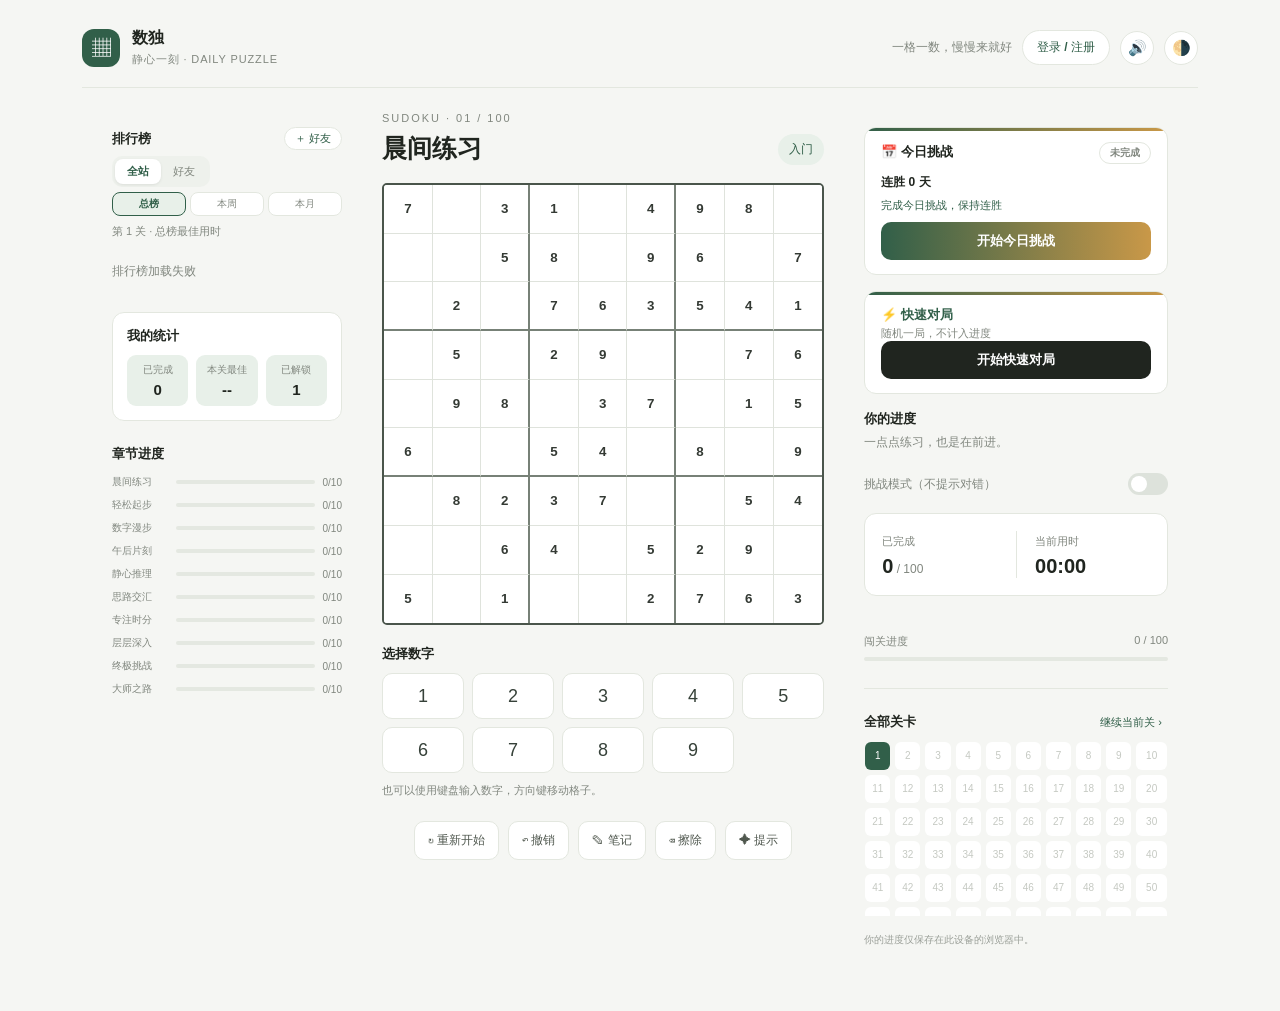
==== index.html @ f01b9b5c "feat: 增加每日回顾与数据保留运维" ====
<!doctype html>
<html lang="zh-CN">
<head>
<meta charset="utf-8">
<meta name="viewport" content="width=device-width,initial-scale=1">
<meta name="theme-color" content="#f5f6f3">
<meta name="apple-mobile-web-app-capable" content="yes">
<meta name="mobile-web-app-capable" content="yes">
<meta name="apple-mobile-web-app-status-bar-style" content="default">
<meta name="apple-mobile-web-app-title" content="数独">
<link rel="manifest" href="manifest.json">
<link rel="apple-touch-icon" href="icons/apple-touch-icon.png">
<script src="sudoku-storage.js?v=2"></script>
<title>数独 · 静心一刻</title>
  <link rel="stylesheet" href="sudoku.css?v=34">
</head>
<body>
<div class="shell">
<header class="top"><div class="brand"><div class="mark">▦</div><div><h1>数独</h1><small>静心一刻 · DAILY PUZZLE</small></div></div><div class="top-right"><span class="top-note">一格一数，慢慢来就好</span><div class="user-area"><button class="login-btn" id="login-btn">登录 / 注册</button><button class="user-chip" id="user-chip" style="display:none"><span class="avatar" id="avatar"></span><span class="uname" id="uname"></span><span class="ucaret">›</span></button></div><button class="theme-btn" id="sound" aria-label="切换音效">🔊</button><button class="theme-btn" id="theme" aria-label="切换深浅色主题">🌙</button></div></header>
<main>
<aside class="leader">
  <div class="leader-head">
    <h3>排行榜</h3>
    <button class="friend-manage-btn" id="friend-manage" type="button">＋ 好友</button>
  </div>
  <div class="leader-scope" id="leader-scope">
    <button class="active" data-scope="all" type="button">全站</button>
    <button data-scope="friends" type="button">好友</button>
  </div>
  <div class="leader-period" id="leader-period">
    <button class="active" data-period="all" type="button">总榜</button>
    <button data-period="week" type="button">本周</button>
    <button data-period="month" type="button">本月</button>
  </div>
  <p class="leader-intro" id="leader-intro">第 1 关 · 用时越短越靠前</p>
  <div class="leader-list" id="leader-list"><div class="leader-loading">加载中…</div></div>
  <div class="leader-stats" id="leader-stats">
    <h3>我的统计</h3>
    <div class="ls-grid">
      <div><span>已完成</span><strong id="ls-completed">0</strong></div>
      <div><span>本关最佳</span><strong id="ls-best">--</strong></div>
      <div><span>已解锁</span><strong id="ls-unlocked">1</strong></div>
    </div>
  </div>
  <div class="chapter-progress">
    <h3>章节进度</h3>
    <div id="chapter-list"></div>
  </div>
</aside>
<section class="board-wrap">
  <div class="heading"><div><div class="eyebrow">SUDOKU · <span id="level-top">01</span> / 100</div><h2 id="title">晨间练习</h2></div><span class="level-label" id="difficulty">入门</span></div>
  <div class="board" id="board" role="grid" aria-label="数独棋盘"></div>
  <h3 class="num-head">选择数字</h3>
  <div class="numbers" id="numbers"></div>
  <p class="number-hint">也可以使用键盘输入数字，方向键移动格子。</p>
  <div class="controls"><button class="control" id="restart">↻ 重新开始</button><button class="control" id="undo">↶ 撤销</button><button class="control" id="notes">✎ 笔记</button><button class="control" id="erase">⌫ 擦除</button><button class="control" id="hint">✦ 提示</button></div>
  <div class="message" id="message"></div>
</section>
<aside class="side">
  <div class="daily-card" id="daily-card">
    <div class="daily-head">
      <div><div class="daily-title">📅 今日挑战</div><div class="daily-date" id="daily-date"></div></div>
      <span class="daily-badge" id="daily-badge">未完成</span>
    </div>
    <div class="daily-streak" id="daily-streak">连胜 0 天</div>
    <div id="daily-reminder" class="daily-reminder" role="status">完成今日挑战，保持连胜</div>
    <button class="daily-btn" id="daily-btn" type="button">开始今日挑战</button>
  </div>
  <div class="daily-card quick-card" id="quick-card">
    <div class="daily-head">
      <div><div class="daily-title">⚡ 快速对局</div><div class="daily-date">随机一局，不计入进度</div></div>
    </div>
    <button class="daily-btn" id="quick-btn" type="button">开始快速对局</button>
  </div>
  <h3>你的进度</h3>
  <p class="side-intro">一点点练习，也是在前进。</p>
  <div class="level-card" id="level-card" style="display:none">
    <div class="lc-top"><span class="lc-badge">Lv.<b id="lv-num">1</b></span><span class="lc-title" id="lv-title">晨间新手</span></div>
    <div class="lc-bar"><i id="lv-bar" style="width:0"></i></div>
    <div class="lc-meta"><span id="lv-exp">0 / 100</span></div>
  </div>
  <div class="opt-row" style="margin-top:0"><label for="challenge">挑战模式（不提示对错）</label><span class="switch"><input type="checkbox" id="challenge"><i></i></span></div>
  <div class="stats"><div class="stat"><span>已完成</span><strong><b id="completed">0</b><small style="font-size:12px;color:var(--muted);font-weight:400"> / 100</small></strong></div><div class="stat"><span>当前用时</span><strong id="timer">00:00</strong></div></div>
  <div class="best" id="best"></div>
  <div class="progress-head"><span>闯关进度</span><span id="progress-text">0 / 100</span></div>
  <div class="progress"><i id="progress-bar" style="width:0"></i></div>
  <div class="ach-head" id="ach-head" style="display:none"><h3>勋章</h3><span id="ach-count">0 / 0</span></div>
  <div class="ach-wall" id="ach-wall" style="display:none"></div>
  <div class="divider"></div>
  <div class="level-head"><h3>全部关卡</h3><button id="continue">继续当前关 ›</button></div>
  <div class="levels" id="levels"></div>
  <div class="foot" id="foot">你的进度仅保存在此设备的浏览器中。</div>
</aside>
</main>
</div>
<div class="overlay" id="overlay">
  <div class="modal">
    <div class="trophy">🏆</div>
    <h3 id="modal-title">恭喜完成本关！</h3>
    <p class="sub" id="modal-record" style="display:none">🎉 新纪录！</p>
    <div class="modal-stats">
      <div><span>本关用时</span><strong id="modal-time">00:00</strong></div>
      <div><span>最佳成绩</span><strong id="modal-best">--</strong></div>
    </div>
    <div class="modal-gain" id="modal-gain" style="display:none"></div>
    <div class="modal-actions">
      <button class="modal-btn ghost" id="modal-replay">重玩本关</button>
      <button class="modal-btn primary" id="modal-next">下一关 ›</button>
    </div>
    <button class="modal-btn share" id="modal-share" style="display:none">📤 分享成绩</button>
  </div>
</div>
<!-- 成绩分享预览 -->
<div class="overlay" id="share-overlay">
  <div class="modal share-modal">
    <button class="auth-close" id="share-close" aria-label="关闭">✕</button>
    <h3>分享成绩</h3>
    <div class="share-img-wrap"><img id="share-img" alt="成绩卡片"></div>
    <div class="share-actions">
      <button class="modal-btn ghost" id="share-save">💾 保存图片</button>
      <button class="modal-btn ghost" id="share-copy">📋 复制图片</button>
      <button class="modal-btn primary" id="share-system" style="display:none">📤 系统分享</button>
    </div>
  </div>
</div>
<!-- 个人主页 -->
<div class="overlay" id="profile-overlay">
  <div class="modal profile-modal">
    <button class="auth-close" id="profile-close" aria-label="关闭">✕</button>
    <div class="pf-head">
      <button class="pf-avatar" id="pf-avatar" title="点击更换头像"></button>
      <div class="pf-id">
        <strong id="pf-nick"></strong>
        <span id="pf-username"></span>
      </div>
      <span class="pf-level" id="pf-level">Lv.1</span>
    </div>
    <div class="pf-exp"><div class="pf-exp-bar"><i id="pf-exp-fill"></i></div><span id="pf-exp-text">0/100</span></div>
    <div class="pf-stats">
      <div><b id="pf-completed">0</b><span>完成关卡</span></div>
      <div><b id="pf-total">00:00</b><span>总用时</span></div>
      <div><b id="pf-best">--</b><span>最佳单关</span></div>
      <div><b id="pf-max">0</b><span>最高关卡</span></div>
      <div><b id="pf-average">--</b><span>平均用时</span></div>
      <div><b id="pf-attempts">0</b><span>通关次数</span></div>
    </div>
    <div class="pf-daily">
      <span id="pf-daily-txt">今日挑战：未完成</span>
      <span id="pf-streak">连胜 0 天</span>
    </div>
    <h4 class="pf-sec">每日挑战日历</h4>
    <div class="pf-cal">
      <div class="pf-cal-head">
        <button class="pf-cal-nav" id="cal-prev" type="button" aria-label="上个月">‹</button>
        <span class="pf-cal-title" id="cal-title">—</span>
        <button class="pf-cal-nav" id="cal-next" type="button" aria-label="下个月">›</button>
      </div>
      <div class="pf-cal-week"><span>一</span><span>二</span><span>三</span><span>四</span><span>五</span><span>六</span><span>日</span></div>
      <div class="pf-cal-grid" id="cal-grid"></div>
      <div class="pf-cal-sum" id="cal-sum">累计 0 天</div>
      <button class="modal-btn ghost daily-review-action" id="daily-review-action" type="button" style="display:none"></button>
    </div>
    <h4 class="pf-sec">勋章 <em id="pf-ach-count">0/11</em></h4>
    <div class="pf-ach" id="pf-ach"></div>
    <h4 class="pf-sec">最近成绩</h4>
    <div class="pf-recent" id="pf-recent"></div>
    <h4 class="pf-sec">云端进度历史</h4>
    <div class="pf-history-controls">
      <select id="pf-history-level" aria-label="选择历史关卡"></select>
      <button class="modal-btn ghost" id="pf-history-load" type="button">查看</button>
    </div>
    <div class="pf-history" id="pf-history"><span class="pf-empty">选择关卡查看可恢复版本</span></div>
    <div class="pf-account">
      <button class="modal-btn ghost" id="me-password" type="button">修改密码</button>
      <button class="modal-btn ghost" id="me-export" type="button">导出数据</button>
      <button class="modal-btn ghost" id="me-backups" type="button">存档管理</button>
      <button class="modal-btn ghost" id="me-delete" type="button">删除账号</button>
    </div>
    <button class="modal-btn ghost pf-logout" id="profile-logout">退出登录</button>
  </div>
</div>
<!-- 存档管理 -->
<div class="overlay" id="backup-overlay">
  <div class="modal auth-modal backup-modal">
    <button class="auth-close" id="backup-close" aria-label="关闭">✕</button>
    <h3>存档管理</h3>
    <p class="backup-status" id="backup-status">正在检查本地与云端存档…</p>
    <button class="modal-btn ghost backup-action" id="backup-export" type="button">导出可恢复备份</button>
    <label class="backup-file">选择 JSON 备份<input id="backup-file" type="file" accept="application/json,.json"></label>
    <div class="backup-preview" id="backup-preview"></div>
    <button class="modal-btn primary backup-action" id="backup-import" type="button" disabled>确认恢复</button>
    <button class="modal-btn ghost backup-action backup-clear" id="backup-clear" type="button">清空云端棋盘与每日记录</button>
  </div>
</div>
<!-- 修改密码 -->
<div class="overlay" id="password-overlay">
  <div class="modal auth-modal">
    <button class="auth-close" id="password-close" aria-label="关闭">✕</button>
    <h3>修改密码</h3>
    <div class="auth-field"><label>当前密码</label><input id="pw-old" class="auth-input" type="password" autocomplete="current-password"></div>
    <div class="auth-field"><label>新密码</label><input id="pw-new" class="auth-input" type="password" autocomplete="new-password"></div>
    <div class="auth-field"><label>确认新密码</label><input id="pw-new2" class="auth-input" type="password" autocomplete="new-password"></div>
    <button class="modal-btn primary pw-submit" id="pw-submit" type="button">确认修改</button>
  </div>
</div>
<!-- 删除账号 -->
<div class="overlay" id="delete-overlay">
  <div class="modal auth-modal">
    <button class="auth-close" id="delete-close" aria-label="关闭">✕</button>
    <h3>删除账号</h3>
    <p class="sub">此操作将永久删除你的账号与全部云端数据，且不可恢复。</p>
    <div class="auth-field"><label>请输入密码确认</label><input id="del-password" class="auth-input" type="password" autocomplete="current-password"></div>
    <button class="modal-btn primary" id="del-submit" type="button" style="background:var(--red);color:#fff">确认删除</button>
  </div>
</div>
<!-- 好友管理 -->
<div class="overlay" id="friends-overlay">
  <div class="modal auth-modal">
    <button class="auth-close" id="friends-close" aria-label="关闭">✕</button>
    <h3>好友管理</h3>
    <div class="friend-add">
      <input id="friend-username" class="auth-input" placeholder="输入用户名添加好友" autocomplete="off">
      <button class="modal-btn primary" id="friend-add-btn" type="button">添加</button>
    </div>
    <h4 class="friend-sec">好友</h4><div class="friend-list" id="friend-list"></div>
    <h4 class="friend-sec">收到的申请</h4><div class="friend-list" id="friend-incoming"></div>
    <h4 class="friend-sec">已发送申请</h4><div class="friend-list" id="friend-outgoing"></div>
  </div>
</div>
<!-- 头像选择 -->
<div class="overlay" id="avatar-overlay">
  <div class="modal avatar-modal">
    <button class="auth-close" id="avatar-close" aria-label="关闭">✕</button>
    <h3>选择头像</h3>
    <div class="avatar-grid" id="avatar-grid"></div>
  </div>
</div>
<!-- 登录/注册弹窗 -->
<div class="overlay" id="auth-overlay">
  <div class="modal auth-modal">
    <button class="auth-close" id="auth-close" aria-label="关闭">✕</button>
    <div class="auth-tabs">
      <button class="auth-tab active" id="tab-login" type="button">登录</button>
      <button class="auth-tab" id="tab-register" type="button">注册</button>
    </div>
    <form id="login-form">
      <input class="auth-input" id="login-username" placeholder="用户名" autocomplete="username">
      <input class="auth-input" id="login-password" type="password" placeholder="密码" autocomplete="current-password">
      <button class="auth-submit" type="submit">登 录</button>
      <p class="auth-msg" id="login-msg"></p>
    </form>
    <form id="register-form" style="display:none">
      <input class="auth-input" id="reg-username" placeholder="用户名（3-32位字母/数字/下划线）" autocomplete="username">
      <input class="auth-input" id="reg-password" type="password" placeholder="密码（至少6位）" autocomplete="new-password">
      <input class="auth-input" id="reg-nickname" placeholder="昵称（可选）" autocomplete="nickname">
      <button class="auth-submit" type="submit">注 册</button>
      <p class="auth-msg" id="reg-msg"></p>
    </form>
  </div>
</div>
<div class="toasts" id="toasts"></div>
<script src="sudoku-data.js?v=17"></script>
<script src="sudoku.js?v=42"></script>
</body>
</html>
---- sudoku.css ----
/* ===== 主题变量：浅色（默认） ===== */
:root{
  color-scheme: light;
  --ink:#20251f; --muted:#81877f; --line:#e3e7df; --paper:#f5f6f3; --card:#fff;
  --green:#315f49; --pale:#e8f0e9; --gold:#c99848; --red:#b74b47;
  --board-border:#4a554b; --cell-border:#dfe3dc; --cell-strong:#778177;
  --given:#343a34; --sel-bg:#dbe9dd; --rel-bg:#f1f5f0; --same-bg:#e8f0e9;
  --conflict-bg:#fcebea; --notes:#788178;
  --ctrl-ink:#50584f; --hover-border:#9db19e; --hover-bg:#f6faf6;
  --num-ink:#364139; --track:#e4e8e1; --level-ink:#727970; --locked:#c5c9c2;
  --foot:#9a9f98; --ghost-bg:#eef1ec; --ghost-ink:#50584f; --switch-track:#dde2db;
}
/* 跟随系统深色 */
@media (prefers-color-scheme: dark){
  :root:not(.light){
    color-scheme: dark;
    --ink:#e8ece6; --muted:#9aa39a; --line:#3a423b; --paper:#1c211d; --card:#262c27;
    --green:#8fceb0; --pale:#2b362f; --gold:#d8ab62; --red:#e0908a;
    --board-border:#5a6a5c; --cell-border:#3a423b; --cell-strong:#5a6a5c;
    --given:#c6cec6; --sel-bg:#33453a; --rel-bg:#2a322c; --same-bg:#2e3a32;
    --conflict-bg:#452a28; --notes:#8a948a;
    --ctrl-ink:#b8c0b8; --hover-border:#5a6a5c; --hover-bg:#2a322c;
    --num-ink:#d0d8d0; --track:#333b34; --level-ink:#8a948a; --locked:#4a544c;
    --foot:#6a746c; --ghost-bg:#333b34; --ghost-ink:#c0c8c0; --switch-track:#444d45;
  }
}
/* 手动深色（覆盖一切） */
html.dark{
  color-scheme: dark;
  --ink:#e8ece6; --muted:#9aa39a; --line:#3a423b; --paper:#1c211d; --card:#262c27;
  --green:#8fceb0; --pale:#2b362f; --gold:#d8ab62; --red:#e0908a;
  --board-border:#5a6a5c; --cell-border:#3a423b; --cell-strong:#5a6a5c;
  --given:#c6cec6; --sel-bg:#33453a; --rel-bg:#2a322c; --same-bg:#2e3a32;
  --conflict-bg:#452a28; --notes:#8a948a;
  --ctrl-ink:#b8c0b8; --hover-border:#5a6a5c; --hover-bg:#2a322c;
  --num-ink:#d0d8d0; --track:#333b34; --level-ink:#8a948a; --locked:#4a544c;
  --foot:#6a746c; --ghost-bg:#333b34; --ghost-ink:#c0c8c0; --switch-track:#444d45;
}

/* ===== 基础 ===== */
*{box-sizing:border-box}
body{margin:0;background:var(--paper);color:var(--ink);font-family:Inter,"PingFang SC","Microsoft YaHei",sans-serif;min-height:100vh}
.shell{max-width:1180px;margin:auto;padding:28px 32px 40px}
.top{display:flex;align-items:center;justify-content:space-between;border-bottom:1px solid var(--line);padding-bottom:20px}
.brand{display:flex;gap:12px;align-items:center}
.mark{width:38px;height:38px;border-radius:12px;background:var(--green);display:grid;place-items:center;color:var(--card);font-size:19px}
.brand h1{font-size:16px;margin:0;font-weight:650;letter-spacing:.02em}
.brand small{display:block;color:var(--muted);font-size:11px;margin-top:3px;letter-spacing:.08em}
.top-right{display:flex;align-items:center;gap:10px}
.top-note{font-size:12px;color:var(--muted)}
.theme-btn{width:34px;height:34px;border:1px solid var(--line);background:var(--card);border-radius:50%;cursor:pointer;font-size:15px;display:grid;place-items:center;color:var(--ink);transition:.15s;padding:0}
.theme-btn:hover{border-color:var(--hover-border)}

main{display:grid;grid-template-columns:230px minmax(330px,540px) 1fr;gap:40px;align-items:start;padding:24px 30px}
.board-wrap{max-width:520px;width:100%;margin:0 auto}

/* ===== 排行榜 ===== */
.leader{padding-top:15px;position:sticky;top:20px;align-self:start}
.leader h3{font-size:13px;font-weight:600;margin:0 0 6px}
.leader-head{display:flex;align-items:center;justify-content:space-between;margin-bottom:6px}
.leader-head h3{margin:0}
.friend-manage-btn{border:1px solid var(--line);background:var(--card);color:var(--green);border-radius:14px;padding:3px 10px;font-size:11px;cursor:pointer;transition:.15s;font-family:inherit}
.friend-manage-btn:hover{border-color:var(--hover-border);background:var(--pale)}
.leader-scope{display:inline-flex;background:var(--ghost-bg);border-radius:10px;padding:3px;margin-bottom:10px}
.leader-scope button{border:0;background:none;padding:5px 12px;border-radius:8px;font-size:11px;color:var(--muted);cursor:pointer;font-family:inherit}
.leader-scope button.active{background:var(--card);color:var(--green);font-weight:600;box-shadow:0 1px 3px rgba(0,0,0,.08)}
.leader-period{display:flex;gap:4px;margin:-5px 0 8px}
.leader-period{width:100%;min-width:0;box-sizing:border-box}
.leader-period button{flex:1 1 0;width:0;min-width:0;border:1px solid var(--line);background:var(--card);color:var(--muted);border-radius:8px;padding:4px 5px;font-size:10px;cursor:pointer;font-family:inherit}
.leader-period button.active{border-color:var(--green);color:var(--green);font-weight:600;background:var(--pale)}
.leader-intro{font-size:11px;color:var(--muted);margin:0 0 16px}
.leader-list{display:flex;flex-direction:column;gap:8px}
.leader-loading{font-size:12px;color:var(--muted);padding:8px 0}
.lb-row{display:flex;align-items:center;gap:9px;background:var(--card);border:1px solid var(--line);border-radius:11px;padding:8px 10px}
.lb-row.me{border-color:var(--green);background:var(--pale)}
.lb-rank{width:18px;height:18px;flex:none;border-radius:50%;background:var(--track);color:var(--muted);font-size:10px;font-weight:700;display:grid;place-items:center}
.lb-row:nth-child(1) .lb-rank{background:#f5c542;color:#6b4e00}
.lb-row:nth-child(2) .lb-rank{background:#cfd6dd;color:#3a4550}
.lb-row:nth-child(3) .lb-rank{background:#d9a06b;color:#5c3a18}
.lb-ava{width:28px;height:28px;flex:none;border-radius:50%;background:var(--pale);display:grid;place-items:center;font-size:14px;overflow:hidden;color:var(--green)}
.lb-ava img{width:100%;height:100%;object-fit:cover}
.lb-info{flex:1;min-width:0}
.lb-name{font-size:12px;font-weight:600;white-space:nowrap;overflow:hidden;text-overflow:ellipsis}
.lb-meta{font-size:10px;color:var(--muted);margin-top:2px;display:flex;gap:8px}
.lb-meta span{white-space:nowrap}
.lb-lv{flex:none;font-size:10px;font-weight:650;color:var(--green);background:var(--pale);border-radius:8px;padding:2px 7px}
.lb-sep{text-align:center;color:var(--muted);font-size:12px;letter-spacing:.3em;line-height:1;padding:2px 0}
.lb-mytag{display:inline-block;margin-left:6px;font-size:9px;font-weight:600;color:#fff;background:var(--green);border-radius:6px;padding:1px 5px;vertical-align:1px}

/* ===== 左列：我的统计卡 ===== */
.leader-stats{margin-top:24px;border:1px solid var(--line);background:var(--card);border-radius:12px;padding:14px}
.leader-stats h3{font-size:13px;font-weight:600;margin:0 0 10px}
.ls-grid{display:grid;grid-template-columns:1fr 1fr 1fr;gap:8px}
.ls-grid div{text-align:center;background:var(--pale);border-radius:9px;padding:8px 2px}
.ls-grid span{display:block;font-size:10px;color:var(--muted)}
.ls-grid strong{display:block;margin-top:4px;font-size:15px;font-weight:600;color:var(--ink)}
/* ===== 左列：章节进度 ===== */
.chapter-progress{margin-top:24px}
.chapter-progress h3{font-size:13px;font-weight:600;margin:0 0 12px}
.ch-row{display:flex;align-items:center;gap:8px;margin-bottom:9px}
.ch-name{flex:none;width:56px;font-size:10px;color:var(--muted);white-space:nowrap;overflow:hidden;text-overflow:ellipsis}
.ch-bar{flex:1;height:4px;background:var(--track);border-radius:4px;overflow:hidden}
.ch-bar i{display:block;height:100%;background:var(--green);border-radius:4px;transition:width .25s}
.ch-count{flex:none;font-size:10px;color:var(--muted);font-variant-numeric:tabular-nums}
.eyebrow{font-size:11px;letter-spacing:.18em;text-transform:uppercase;color:var(--muted)}
.heading{display:flex;justify-content:space-between;align-items:end;margin-bottom:18px}
.heading h2{font-size:25px;margin:8px 0 0;font-weight:600}
.level-label{font-size:12px;color:var(--green);background:var(--pale);padding:7px 11px;border-radius:20px}

/* ===== 棋盘 ===== */
.board{display:grid;grid-template-columns:repeat(9,minmax(0,1fr));grid-template-rows:repeat(9,minmax(0,1fr));border:2px solid var(--board-border);border-radius:5px;overflow:hidden;background:var(--card);aspect-ratio:1;width:100%;max-width:520px;margin-inline:auto;touch-action:manipulation}
.cell{border:0;border-right:1px solid var(--cell-border);border-bottom:1px solid var(--cell-border);border-radius:0;background:var(--card);min-width:0;position:relative;display:grid;place-items:center;font:500 clamp(16px,3.3vw,25px)/1 inherit;color:var(--green);cursor:pointer;padding:0}
.cell:nth-child(3n){border-right:2px solid var(--cell-strong)}
.cell:nth-child(9n){border-right:0}
.cell:nth-child(n+19):nth-child(-n+27),.cell:nth-child(n+46):nth-child(-n+54){border-bottom:2px solid var(--cell-strong)}
.cell:nth-child(n+73){border-bottom:0}
.cell.given{font-weight:650;color:var(--given)}
.cell.selected{background:var(--sel-bg)!important}
.cell.related{background:var(--rel-bg)}
.cell.same{background:var(--same-bg)}
.cell.conflict{color:var(--red);background:var(--conflict-bg)}
.cell.error{color:var(--red)}
.cell .notes{position:absolute;inset:2px;display:grid;grid-template-columns:repeat(3,1fr);grid-template-rows:repeat(3,1fr);font-size:9px;color:var(--notes);line-height:1;pointer-events:none}
.cell .notes span{display:grid;place-items:center}

/* ===== 控制栏 ===== */
.controls{display:flex;gap:9px;justify-content:center;margin-top:18px}
.control{border:1px solid var(--line);background:var(--card);border-radius:10px;padding:10px 13px;color:var(--ctrl-ink);cursor:pointer;font-size:12px;transition:.15s}
.control:hover{border-color:var(--hover-border);color:var(--green)}
.control.active{background:var(--pale);color:var(--green);border-color:var(--hover-border)}

/* ===== 侧边栏 ===== */
.side{padding-top:15px}
.side h3{font-size:13px;font-weight:600;margin:0 0 6px}
.side-intro{font-size:12px;color:var(--muted);margin:0 0 22px}
.stats{display:grid;grid-template-columns:1fr 1fr;border:1px solid var(--line);border-radius:12px;background:var(--card);padding:17px;margin-bottom:24px}
.stat+.stat{border-left:1px solid var(--line);padding-left:18px}
.stat span{font-size:11px;color:var(--muted)}
.stat strong{display:block;margin-top:6px;font-size:20px;font-weight:550}
.progress-head{display:flex;justify-content:space-between;font-size:11px;color:var(--muted);margin:0 0 8px}
.progress{height:4px;background:var(--track);border-radius:5px;overflow:hidden;margin-bottom:27px}
.progress i{height:100%;display:block;background:var(--green);transition:width .25s}
.level-head{display:flex;justify-content:space-between;align-items:center;margin-bottom:10px}
.level-head h3{margin:0}
.level-head button{border:0;background:none;color:var(--green);font-size:11px;cursor:pointer}
.levels{display:grid;grid-template-columns:repeat(10,1fr);gap:5px;max-height:175px;overflow:auto;padding:1px}
.level{border:1px solid transparent;background:var(--card);border-radius:6px;height:28px;color:var(--level-ink);font-size:10px;cursor:pointer;position:relative;display:grid;place-items:center}
.level .lvl-num{line-height:1;pointer-events:none}
.level .best-mini{position:absolute;bottom:1px;left:0;right:0;font-size:7px;line-height:1;color:var(--gold);text-align:center;pointer-events:none}
.level.current{background:var(--green);color:#fff}
.level.current .best-mini{color:#fff;opacity:.8}
.level.done{color:var(--green);background:var(--pale)}
.level.locked{color:var(--locked);cursor:not-allowed}

.divider{height:1px;background:var(--line);margin:24px 0}
.foot{font-size:10px;color:var(--foot);margin-top:17px}

/* ===== 数字面板 ===== */
.num-head{font-size:13px;font-weight:600;margin:20px 0 10px}
.numbers{display:grid;grid-template-columns:repeat(5,1fr);gap:8px}
.num{height:46px;background:var(--card);border:1px solid var(--line);border-radius:10px;color:var(--num-ink);font-size:18px;cursor:pointer}
.num:hover,.num:focus-visible{border-color:var(--hover-border);background:var(--hover-bg)}
.num:disabled{opacity:.32;cursor:default}
.number-hint{font-size:11px;color:var(--muted);margin:10px 0 23px}
.message{height:20px;color:var(--green);font-size:12px;text-align:center;margin-top:13px}

/* ===== 完成弹窗 ===== */
.overlay{position:fixed;inset:0;background:rgba(24,34,27,.45);display:none;place-items:center;z-index:50;padding:20px}
.overlay.show{display:grid}
.modal{background:var(--card);border-radius:16px;padding:26px 26px 22px;width:100%;max-width:340px;box-shadow:0 18px 50px rgba(0,0,0,.18);text-align:center}
.modal .trophy{font-size:34px}
.modal h3{margin:10px 0 4px;font-size:20px;font-weight:650}
.modal .sub{color:var(--muted);font-size:12px;margin:0 0 16px}
.modal-stats{display:grid;grid-template-columns:1fr 1fr;gap:10px;margin-bottom:18px}
.modal-stats div{background:var(--pale);border-radius:10px;padding:12px}
.modal-stats span{font-size:11px;color:var(--muted)}
.modal-stats strong{display:block;margin-top:4px;font-size:18px;font-weight:600}
.modal-actions{display:flex;gap:10px;justify-content:center}
.modal-btn{border:0;border-radius:10px;padding:11px 18px;font-size:13px;cursor:pointer;font-weight:550}
.modal-btn.primary{background:var(--green);color:var(--card)}
.modal-btn.ghost{background:var(--ghost-bg);color:var(--ghost-ink)}
.modal-btn.record{background:var(--gold);color:var(--card)}
.modal-btn.share{width:100%;margin-top:10px;background:transparent;border:1px solid var(--line);color:var(--ink)}
.modal-btn.share:hover{border-color:var(--hover-border);color:var(--green)}
.share-modal{max-width:360px}
.share-img-wrap{margin:14px 0;border-radius:12px;overflow:hidden;background:var(--track)}
#share-img{display:block;width:100%;height:auto}
.share-actions{display:flex;gap:8px;justify-content:center;flex-wrap:wrap}

/* ===== 个人主页 + 头像（阶段④） ===== */
.avatar img,.lb-ava img{width:100%;height:100%;object-fit:cover;border-radius:50%}
.avatar .ava-emoji,.lb-ava .ava-emoji{font-size:1.15em;line-height:1}
.avatar .ava-letter,.lb-ava .ava-letter{font-weight:650}
.profile-modal{max-width:380px;text-align:left;max-height:86vh;overflow-y:auto}
.pf-head{display:flex;align-items:center;gap:14px}
.pf-avatar{width:60px;height:60px;border-radius:50%;background:var(--pale);border:2px solid var(--line);display:grid;place-items:center;font-size:30px;overflow:hidden;cursor:pointer;flex:none;transition:.15s}
.pf-avatar:hover{border-color:var(--green)}
.pf-avatar img{width:100%;height:100%;object-fit:cover}
.pf-avatar .ava-emoji{font-size:30px}
.pf-id{flex:1;min-width:0}
.pf-id strong{display:block;font-size:17px}
.pf-id span{font-size:12px;color:var(--muted)}
.pf-level{background:var(--green);color:var(--card);border-radius:20px;padding:4px 11px;font-size:12px;font-weight:650;flex:none}
.pf-exp{margin:14px 0 4px;font-size:12px;color:var(--muted)}
.pf-exp-bar{height:8px;border-radius:5px;background:var(--track);overflow:hidden;margin-bottom:6px}
.pf-exp-bar i{display:block;height:100%;background:var(--green);border-radius:5px;transition:width .3s}
#pf-exp-text{display:block;text-align:right}
.pf-stats{display:grid;grid-template-columns:repeat(3,1fr);gap:8px;margin:14px 0}
.pf-stats>div{background:var(--pale);border-radius:10px;padding:10px 4px;text-align:center}
.pf-stats b{display:block;font-size:16px;color:var(--green)}
.pf-stats span{font-size:11px;color:var(--muted)}
.pf-daily{display:flex;justify-content:space-between;font-size:12px;color:var(--muted);background:var(--pale);border-radius:10px;padding:9px 12px;margin-bottom:6px}
.pf-cal{margin-bottom:2px}
.pf-cal-head{display:flex;align-items:center;justify-content:space-between;gap:8px;margin-bottom:6px}
.pf-cal-nav{width:28px;height:28px;border:1px solid var(--line);background:var(--card);color:var(--ink);border-radius:8px;font-size:15px;line-height:1;cursor:pointer;padding:0;font-family:inherit}
.pf-cal-nav:hover{border-color:var(--hover-border)}
.pf-cal-title{font-size:13px;font-weight:600;color:var(--ink)}
.pf-cal-week{display:grid;grid-template-columns:repeat(7,1fr);gap:3px;margin-bottom:3px}
.pf-cal-week span{text-align:center;font-size:10px;color:var(--muted)}
.pf-cal-grid{display:grid;grid-template-columns:repeat(7,1fr);gap:3px}
.pf-cal-day{aspect-ratio:1;display:grid;place-items:center;border:1px solid transparent;background:var(--card);border-radius:7px;font-size:11px;color:var(--ink);cursor:default;padding:0;font-family:inherit}
.pf-cal-day.blank{background:transparent;border:0}
.pf-cal-day.done{background:var(--green);color:var(--card);font-weight:650;cursor:pointer}
.pf-cal-day.today{border-color:var(--gold)}
.pf-cal-day.future{color:var(--locked);background:transparent}
.pf-cal-sum{margin-top:8px;font-size:11px;color:var(--muted)}
.pf-sec{margin:16px 0 8px;font-size:13px;color:var(--ink)}
.pf-sec em{font-style:normal;font-size:11px;color:var(--muted);margin-left:4px}
.pf-ach{display:grid;grid-template-columns:repeat(auto-fill,minmax(64px,1fr));gap:8px}
.pf-ach-item{background:var(--pale);border-radius:10px;padding:9px 4px;text-align:center}
.pf-ach-icon{display:block;font-size:22px}
.pf-ach-name{display:block;font-size:10px;color:var(--muted);margin-top:3px;white-space:nowrap;overflow:hidden;text-overflow:ellipsis}
.pf-empty{font-size:12px;color:var(--muted)}
.pf-recent{display:flex;flex-direction:column;gap:6px}
.pf-rec{display:flex;align-items:center;gap:10px;background:var(--pale);border-radius:8px;padding:8px 12px;font-size:13px}
.pf-rec-lv{flex:1;color:var(--ink)}
.pf-rec-time{font-variant-numeric:tabular-nums;color:var(--muted)}
.pf-rec-badge{background:var(--gold);color:var(--card);font-size:10px;border-radius:8px;padding:2px 7px;font-weight:650}
.pf-history-controls{display:flex;gap:8px;margin-bottom:8px}
.pf-history-controls select{flex:1;min-width:0;border:1px solid var(--line);border-radius:8px;background:var(--card);color:var(--ink);padding:8px}
.pf-history{display:flex;flex-direction:column;gap:6px}
.pf-history-row{display:flex;align-items:center;gap:8px;padding:8px 10px;background:var(--pale);border-radius:8px}
.pf-history-row>div{display:flex;flex:1;min-width:0;flex-direction:column;gap:3px}
.pf-history-row strong{font-size:11px;font-weight:600;color:var(--ink)}
.pf-history-row span{font-size:11px;color:var(--muted)}
.pf-history-row .modal-btn{padding:6px 10px;flex:none}
.pf-preview{max-width:380px}
.pf-preview-grid{display:grid;grid-template-columns:repeat(9,minmax(0,1fr));border:1px solid var(--line);margin:14px 0}
.pf-preview-cell{aspect-ratio:1;display:grid;place-items:center;border-right:1px solid var(--line);border-bottom:1px solid var(--line);font-size:14px;color:var(--ink)}
.pf-preview-cell:nth-child(3n){border-right:2px solid var(--ink)}
.pf-preview-cell:nth-child(9n){border-right:0}
.pf-preview-cell:nth-child(n+19):nth-child(-n+27),.pf-preview-cell:nth-child(n+46):nth-child(-n+54){border-bottom:2px solid var(--ink)}
.pf-preview-actions{display:flex;justify-content:flex-end;gap:8px}
.pf-logout{margin-top:16px;width:100%}
.pf-account{display:grid;grid-template-columns:repeat(3,1fr);gap:6px;margin-top:12px}
.pf-account .modal-btn{padding:8px 4px;font-size:12px}
.pf-account #me-delete{background:var(--conflict-bg);color:var(--red)}
.avatar-modal{max-width:320px}
.avatar-modal h3{text-align:center}
.avatar-grid{display:grid;grid-template-columns:repeat(6,1fr);gap:8px;margin-top:14px}
.avatar-opt{aspect-ratio:1;border:1px solid var(--line);background:var(--pale);border-radius:12px;font-size:24px;cursor:pointer;display:grid;place-items:center;transition:.15s}
.avatar-opt:hover{border-color:var(--green);transform:scale(1.06)}
.friend-add{display:flex;gap:8px;margin-bottom:12px}
.friend-add .auth-input{flex:1;margin-bottom:0}
.friend-add .modal-btn{flex:none;padding:11px 16px}
.friend-list{display:flex;flex-direction:column;gap:6px;max-height:260px;overflow-y:auto}
.friend-empty{font-size:12px;color:var(--muted);text-align:center;padding:10px 0}
.friend-item{display:flex;align-items:center;gap:9px;background:var(--pale);border-radius:10px;padding:8px 10px}
.friend-item .lb-ava{width:30px;height:30px}
.friend-item .fi-info{flex:1;min-width:0;display:flex;flex-direction:column;gap:1px}
.friend-item .fi-name{font-size:13px;font-weight:600;white-space:nowrap;overflow:hidden;text-overflow:ellipsis}
.friend-item .fi-meta{font-size:11px;color:var(--muted)}
.friend-item .modal-btn{flex:none;padding:5px 10px;font-size:11px}
.friend-item .modal-btn.ghost{background:var(--conflict-bg);color:var(--red)}
.friend-sec{font-size:11px;color:var(--muted);font-weight:600;margin:10px 0 5px}
.friend-item .modal-btn.primary{flex:none;padding:5px 10px;font-size:11px}
.backup-modal{max-height:min(82vh,680px);overflow:auto}
.backup-status{font-size:12px;line-height:1.6;color:var(--muted);background:var(--pale);padding:9px 10px;border-radius:8px;margin:0 0 10px}
.backup-action{width:100%;margin:0 0 8px}
.backup-file{display:flex;align-items:center;justify-content:center;border:1px dashed var(--line);border-radius:8px;padding:11px;color:var(--green);font-size:12px;cursor:pointer;margin-bottom:8px}
.backup-file input{position:absolute;width:1px;height:1px;opacity:0}
.backup-preview{font-size:12px;line-height:1.6;color:var(--ink);white-space:pre-wrap;margin:5px 0 10px}
.backup-import:disabled{opacity:.45;cursor:not-allowed}
.backup-clear{color:var(--red)!important}

/* ===== 快速对局卡片（阶段⑤） ===== */
.quick-card .daily-title{color:var(--green)}
.quick-card .daily-btn{background:var(--ink);color:var(--card)}

/* ===== 挑战模式开关 ===== */
.opt-row{display:flex;align-items:center;justify-content:space-between;margin-bottom:18px}
.opt-row label{font-size:12px;color:var(--muted)}
.switch{position:relative;width:40px;height:22px;flex:none}
.switch input{position:absolute;opacity:0;inset:0;margin:0;cursor:pointer}
.switch i{position:absolute;inset:0;background:var(--switch-track);border-radius:20px;transition:.18s;pointer-events:none}
.switch i::after{content:"";position:absolute;left:3px;top:3px;width:16px;height:16px;background:var(--card);border-radius:50%;transition:.18s}
.switch input:checked+i{background:var(--green)}
.switch input:checked+i::after{left:21px}

/* ===== 最佳成绩 ===== */
.best{font-size:11px;color:var(--gold);margin-top:5px;min-height:14px}

/* ===== 移动端 ===== */
@media(max-width:760px){
  html,body{width:100%;max-width:100%;overflow-x:hidden}
  .shell{width:100%;max-width:100%;padding:18px 14px 30px}
  .top{flex-wrap:nowrap;gap:8px}
  .top-note{display:none}
  .top-right{margin-left:auto;gap:8px}
  .brand{gap:8px}
  .mark{width:30px;height:30px;font-size:15px;border-radius:9px}
  .brand h1{font-size:14px}
  .brand small{font-size:9px;letter-spacing:.05em;margin-top:2px}
  .user-chip{padding:3px 9px 3px 3px;gap:5px}
  .uname{max-width:64px}
  .avatar{width:22px;height:22px;font-size:11px}
  main{display:flex;flex-direction:column;gap:30px;padding:24px 0;width:100%;min-width:0}
  .board-wrap,.side{width:100%;max-width:100%;min-width:0}
  .leader{width:100%;max-width:100%;min-width:0}
  .leader-list{flex-direction:row;overflow-x:auto;padding-bottom:4px}
  .leader-stats,.chapter-progress{display:none!important}
  .lb-row{min-width:200px}
  .board{width:100%;min-width:0}
  .cell{font-size:clamp(15px,6vw,26px);min-height:0;min-width:0}
  .cell .notes{font-size:8px}
  .num{min-height:46px;font-size:19px;padding:0}
  .control{padding:11px 12px;min-height:44px}
  .controls{flex-wrap:wrap}
  .numbers{grid-template-columns:repeat(5,minmax(0,1fr))}
  .levels{grid-template-columns:repeat(8,minmax(0,1fr))}
  .ach-wall{grid-template-columns:repeat(3,1fr)}
  .heading h2{font-size:21px}
  .modal{max-width:320px}
}
/* 触控反馈 */
@media(pointer:coarse){
  .cell:active{background:var(--rel-bg)}
  .num:active{background:var(--pale)}
}

/* ===== 账号：登录入口 / 用户菜单（阶段二） ===== */
.user-area{position:relative;display:inline-flex;align-items:center}
.login-btn{border:1px solid var(--line);background:var(--card);color:var(--green);border-radius:20px;padding:8px 14px;font-size:12px;cursor:pointer;font-weight:550;transition:.15s;white-space:nowrap}
.login-btn:hover{border-color:var(--hover-border);background:var(--pale)}
.user-chip{display:inline-flex;align-items:center;gap:7px;border:1px solid var(--line);background:var(--card);border-radius:20px;padding:4px 11px 4px 4px;font-size:12px;color:var(--ink);cursor:pointer;transition:.15s}
.user-chip:hover{border-color:var(--hover-border)}
.avatar{width:24px;height:24px;border-radius:50%;background:var(--green);color:var(--card);display:grid;place-items:center;font-size:12px;font-weight:650;flex:none}
.uname{max-width:90px;overflow:hidden;text-overflow:ellipsis;white-space:nowrap;font-weight:550}
.ucaret{color:var(--muted);font-size:10px}
.user-menu{position:absolute;top:calc(100% + 8px);right:0;background:var(--card);border:1px solid var(--line);border-radius:12px;box-shadow:0 10px 30px rgba(0,0,0,.12);min-width:190px;padding:8px;z-index:60}
.um-head{display:flex;flex-direction:column;gap:2px;padding:6px 8px 8px;border-bottom:1px solid var(--line);margin-bottom:6px}
.um-head strong{font-size:13px;font-weight:650}
.um-head span{font-size:11px;color:var(--muted)}
.um-exp{display:flex;justify-content:space-between;align-items:center;font-size:11px;color:var(--muted);padding:4px 8px}
.um-exp b{color:var(--green);font-size:13px}
.um-btn{width:100%;border:0;background:none;color:var(--red);font-size:12px;text-align:left;padding:9px 8px;border-radius:8px;cursor:pointer;margin-top:2px}
.um-btn:hover{background:var(--conflict-bg)}

/* ===== 登录/注册弹窗 ===== */
.auth-modal{position:relative;max-width:330px;padding:26px 24px 22px}
.auth-close{position:absolute;top:12px;right:14px;border:0;background:none;color:var(--muted);font-size:15px;cursor:pointer;padding:4px;line-height:1}
.auth-close:hover{color:var(--ink)}
.auth-tabs{display:flex;gap:6px;background:var(--ghost-bg);border-radius:11px;padding:4px;margin-bottom:18px}
.auth-tab{flex:1;border:0;background:none;padding:9px;border-radius:8px;font-size:13px;color:var(--muted);cursor:pointer;font-weight:550;transition:.15s}
.auth-tab.active{background:var(--card);color:var(--green);box-shadow:0 1px 4px rgba(0,0,0,.08)}
.auth-input{width:100%;border:1px solid var(--line);background:var(--card);color:var(--ink);border-radius:10px;padding:11px 13px;font-size:14px;margin-bottom:11px;transition:.15s}
.auth-input:focus{outline:none;border-color:var(--green);box-shadow:0 0 0 3px var(--pale)}
.auth-input::placeholder{color:var(--muted)}
.auth-submit{width:100%;border:0;background:var(--green);color:var(--card);border-radius:10px;padding:12px;font-size:14px;font-weight:600;cursor:pointer;margin-top:2px;transition:.15s}.auth-submit:hover{filter:brightness(1.06)}
.auth-submit:disabled{opacity:.6;cursor:default}
.auth-msg{min-height:18px;margin:10px 0 0;font-size:12px;color:var(--red);text-align:center;white-space:pre-wrap}
.auth-field{margin-bottom:11px;text-align:left}
.auth-field label{display:block;font-size:12px;color:var(--muted);margin-bottom:5px}
.auth-field .auth-input{margin-bottom:0}
.auth-modal .sub{text-align:left;line-height:1.6}

/* ===== 等级卡（阶段三） ===== */
.level-card{border:1px solid var(--line);background:var(--card);border-radius:12px;padding:14px 16px;margin-bottom:16px}
.lc-top{display:flex;align-items:center;gap:10px;margin-bottom:10px}
.lc-badge{background:var(--green);color:var(--card);border-radius:9px;padding:4px 10px;font-size:12px;font-weight:650}
.lc-badge b{font-size:15px}
.lc-title{font-size:13px;font-weight:600;color:var(--ink)}
.lc-bar{height:6px;background:var(--track);border-radius:6px;overflow:hidden}
.lc-bar i{display:block;height:100%;background:linear-gradient(90deg,var(--green),var(--gold));border-radius:6px;transition:width .3s}
.lc-meta{margin-top:6px;font-size:11px;color:var(--muted);text-align:right}

/* ===== 今日挑战卡片（阶段七） ===== */
.daily-card{border:1px solid var(--line);background:linear-gradient(160deg,var(--card),var(--card));border-radius:12px;padding:14px 16px;margin-bottom:16px;position:relative;overflow:hidden}
.daily-card::before{content:'';position:absolute;top:0;left:0;right:0;height:3px;background:linear-gradient(90deg,var(--green),var(--gold))}
.daily-head{display:flex;align-items:center;justify-content:space-between;gap:10px}
.daily-title{font-size:13px;font-weight:700;color:var(--ink)}
.daily-date{font-size:11px;color:var(--muted);margin-top:2px;font-variant-numeric:tabular-nums}
.daily-badge{font-size:10px;font-weight:650;color:var(--muted);border:1px solid var(--line);background:var(--card);border-radius:20px;padding:3px 10px;white-space:nowrap}
.daily-badge.done{color:var(--green);border-color:var(--green);background:color-mix(in srgb,var(--green) 10%,transparent)}
.daily-streak{font-size:12px;color:var(--ink);margin:10px 0 12px;font-weight:600}
.daily-reminder{font-size:11px;color:var(--green);line-height:1.4;margin:-5px 0 9px}
.daily-review-action{width:100%;margin-top:8px;font-size:11px;padding:7px 10px}
.daily-btn{width:100%;border:0;border-radius:10px;padding:10px;font-size:13px;font-weight:650;cursor:pointer;background:linear-gradient(90deg,var(--green),var(--gold));color:var(--card);transition:.15s}
.daily-btn:hover{filter:brightness(1.05);transform:translateY(-1px)}
.daily-btn:active{transform:translateY(0)}

/* ===== 勋章墙（阶段四） ===== */
.ach-head{display:flex;justify-content:space-between;align-items:center;margin:0 0 10px}
.ach-head h3{font-size:13px;font-weight:600;margin:0}
.ach-head span{font-size:11px;color:var(--muted)}
.ach-wall{display:grid;grid-template-columns:repeat(3,1fr);gap:8px;margin-bottom:24px}
.ach{position:relative;border:1px solid var(--line);background:var(--card);border-radius:11px;padding:10px 6px 8px;display:flex;flex-direction:column;align-items:center;gap:4px;cursor:default;transition:.18s;overflow:hidden}
.ach::before{content:'';position:absolute;inset:0;opacity:0;transition:.18s;background:linear-gradient(160deg,rgba(var(--ac,153,153,153),.18) 0%,transparent 62%)}
.ach:hover{transform:translateY(-2px);border-color:rgb(var(--ac,153,153,153));box-shadow:0 6px 16px rgba(0,0,0,.08)}
.ach:hover::before{opacity:.16}
.ach-icon{font-size:22px;filter:grayscale(1) opacity(.38);transition:.18s}
.ach-name{font-size:9.5px;font-weight:600;color:var(--muted);line-height:1.2;max-width:100%;white-space:nowrap;overflow:hidden;text-overflow:ellipsis}
.ach-bar{width:100%;height:3px;background:var(--track);border-radius:3px;overflow:hidden;margin-top:2px}
.ach-bar i{display:block;height:100%;background:rgb(var(--ac,153,153,153));border-radius:3px;transition:.3s}
.ach-prog{font-size:9px;color:var(--muted);white-space:nowrap}
.ach-tick{position:absolute;top:4px;right:5px;width:14px;height:14px;border-radius:50%;background:rgb(var(--ac,74,144,217));color:#fff;font-size:9px;font-weight:700;display:grid;place-items:center;box-shadow:0 1px 4px rgba(0,0,0,.25)}
/* 分类配色 */
.ach[data-cat="progress"]{--ac:74,144,217}
.ach[data-cat="speed"]{--ac:245,166,35}
.ach[data-cat="persistence"]{--ac:155,89,182}
.ach[data-cat="challenge"]{--ac:230,126,34}
.ach[data-cat="daily"]{--ac:39,174,96}
/* 解锁：彩色 + 发光 + 渐变底 */
.ach.unlocked{border-color:rgb(var(--ac,153,153,153));background:linear-gradient(165deg,rgba(var(--ac,153,153,153),.14),var(--card) 70%)}
.ach.unlocked::before{opacity:.18}
.ach.unlocked .ach-icon{filter:none;opacity:1;transform:scale(1.04)}
.ach.unlocked .ach-name{color:var(--ink)}
.ach.unlocked:hover{box-shadow:0 8px 20px rgba(var(--ac,153,153,153),.3)}

/* ===== toast（阶段四） ===== */
.toasts{position:fixed;right:18px;bottom:18px;display:flex;flex-direction:column;gap:8px;z-index:80;pointer-events:none}
.toast{background:var(--card);color:var(--ink);border:1px solid var(--line);border-left:3px solid var(--gold);border-radius:10px;padding:10px 14px;font-size:13px;box-shadow:0 8px 24px rgba(0,0,0,.14);opacity:0;transform:translateY(8px);transition:.25s;max-width:260px}
.toast.show{opacity:1;transform:none}

/* ===== 完成弹窗经验/勋章（阶段三/四） ===== */
.modal-gain{border-top:1px dashed var(--line);margin-top:14px;padding-top:12px}
.mg-exp{font-size:16px;font-weight:650;color:var(--gold)}
.mg-tags{display:flex;gap:6px;justify-content:center;margin-top:6px}
.mg-tags span{font-size:11px;color:var(--green);background:var(--pale);border-radius:12px;padding:3px 9px}
.mg-ach{display:flex;flex-wrap:wrap;gap:6px;justify-content:center;margin-top:10px}
.mg-ach-item{font-size:11px;color:var(--ink);background:var(--ghost-bg);border-radius:12px;padding:4px 9px}
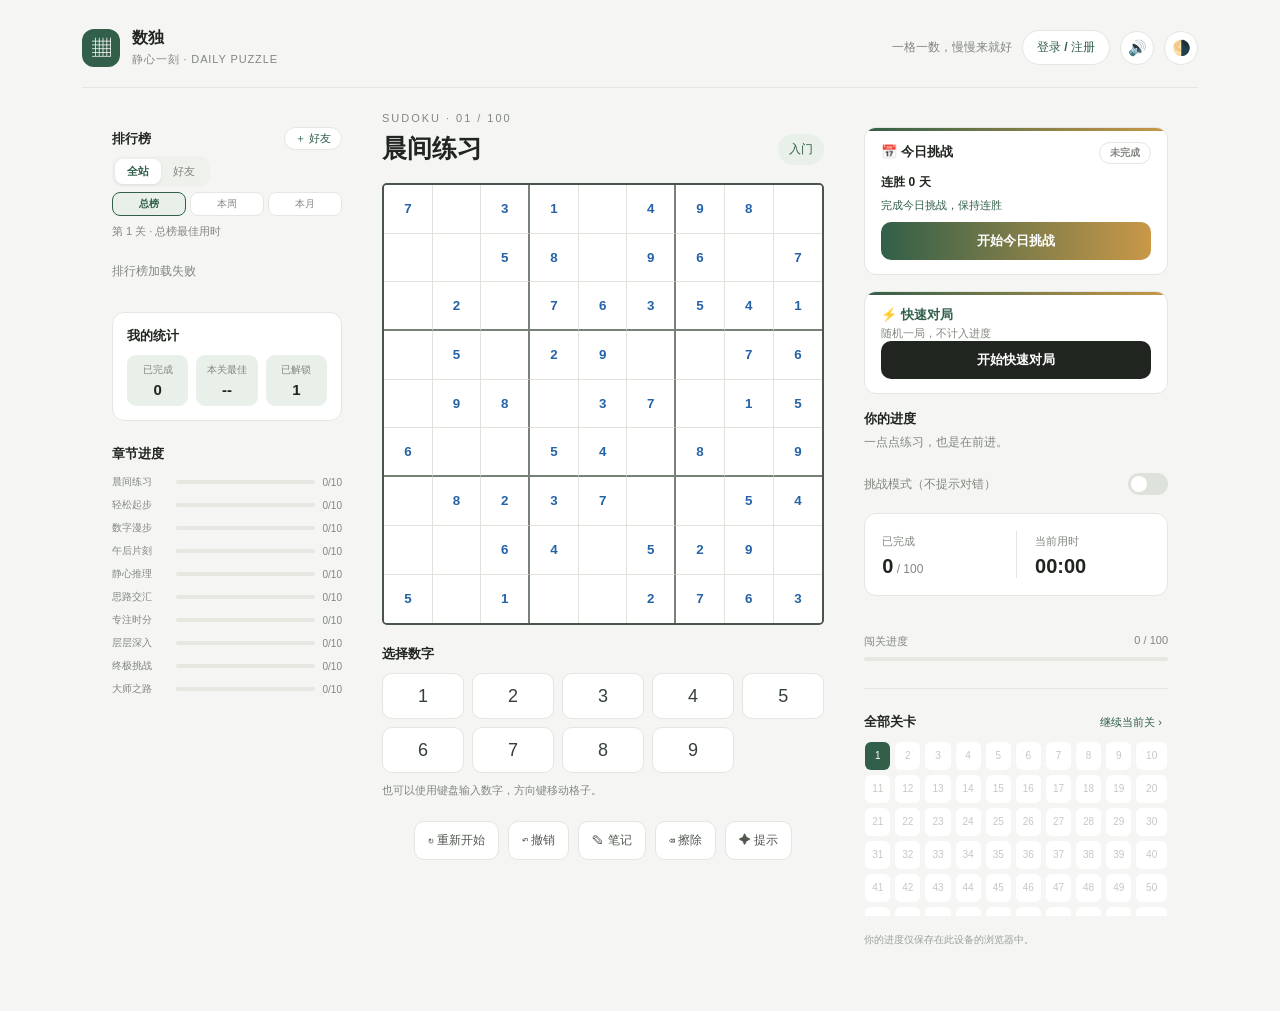
==== commit 07f195e8: "style: 输入数字改为加粗黑色并区分题目数字" ====
--- a/index.html
+++ b/index.html
@@ -12,7 +12,7 @@
 <link rel="apple-touch-icon" href="icons/apple-touch-icon.png">
 <script src="sudoku-storage.js?v=2"></script>
 <title>数独 · 静心一刻</title>
-  <link rel="stylesheet" href="sudoku.css?v=34">
+  <link rel="stylesheet" href="sudoku.css?v=38">
 </head>
 <body>
 <div class="shell">
@@ -127,6 +127,7 @@
 <div class="overlay" id="profile-overlay">
   <div class="modal profile-modal">
     <button class="auth-close" id="profile-close" aria-label="关闭">✕</button>
+    <div class="profile-modal-scroll">
     <div class="pf-head">
       <button class="pf-avatar" id="pf-avatar" title="点击更换头像"></button>
       <div class="pf-id">
@@ -177,6 +178,7 @@
       <button class="modal-btn ghost" id="me-delete" type="button">删除账号</button>
     </div>
     <button class="modal-btn ghost pf-logout" id="profile-logout">退出登录</button>
+    </div>
   </div>
 </div>
 <!-- 存档管理 -->
--- a/sudoku.css
+++ b/sudoku.css
@@ -4,7 +4,7 @@
   --ink:#20251f; --muted:#81877f; --line:#e3e7df; --paper:#f5f6f3; --card:#fff;
   --green:#315f49; --pale:#e8f0e9; --gold:#c99848; --red:#b74b47;
   --board-border:#4a554b; --cell-border:#dfe3dc; --cell-strong:#778177;
-  --given:#343a34; --sel-bg:#dbe9dd; --rel-bg:#f1f5f0; --same-bg:#e8f0e9;
+  --given:#2563a6; --input-ink:#111814; --sel-bg:#dbe9dd; --rel-bg:#f1f5f0; --same-bg:#c8dfcb;
   --conflict-bg:#fcebea; --notes:#788178;
   --ctrl-ink:#50584f; --hover-border:#9db19e; --hover-bg:#f6faf6;
   --num-ink:#364139; --track:#e4e8e1; --level-ink:#727970; --locked:#c5c9c2;
@@ -17,7 +17,7 @@
     --ink:#e8ece6; --muted:#9aa39a; --line:#3a423b; --paper:#1c211d; --card:#262c27;
     --green:#8fceb0; --pale:#2b362f; --gold:#d8ab62; --red:#e0908a;
     --board-border:#5a6a5c; --cell-border:#3a423b; --cell-strong:#5a6a5c;
-    --given:#c6cec6; --sel-bg:#33453a; --rel-bg:#2a322c; --same-bg:#2e3a32;
+    --given:#8fc5ff; --input-ink:#edf4ee; --sel-bg:#33453a; --rel-bg:#2a322c; --same-bg:#405943;
     --conflict-bg:#452a28; --notes:#8a948a;
     --ctrl-ink:#b8c0b8; --hover-border:#5a6a5c; --hover-bg:#2a322c;
     --num-ink:#d0d8d0; --track:#333b34; --level-ink:#8a948a; --locked:#4a544c;
@@ -30,7 +30,7 @@
   --ink:#e8ece6; --muted:#9aa39a; --line:#3a423b; --paper:#1c211d; --card:#262c27;
   --green:#8fceb0; --pale:#2b362f; --gold:#d8ab62; --red:#e0908a;
   --board-border:#5a6a5c; --cell-border:#3a423b; --cell-strong:#5a6a5c;
-  --given:#c6cec6; --sel-bg:#33453a; --rel-bg:#2a322c; --same-bg:#2e3a32;
+  --given:#8fc5ff; --input-ink:#edf4ee; --sel-bg:#33453a; --rel-bg:#2a322c; --same-bg:#405943;
   --conflict-bg:#452a28; --notes:#8a948a;
   --ctrl-ink:#b8c0b8; --hover-border:#5a6a5c; --hover-bg:#2a322c;
   --num-ink:#d0d8d0; --track:#333b34; --level-ink:#8a948a; --locked:#4a544c;
@@ -109,7 +109,7 @@
 
 /* ===== 棋盘 ===== */
 .board{display:grid;grid-template-columns:repeat(9,minmax(0,1fr));grid-template-rows:repeat(9,minmax(0,1fr));border:2px solid var(--board-border);border-radius:5px;overflow:hidden;background:var(--card);aspect-ratio:1;width:100%;max-width:520px;margin-inline:auto;touch-action:manipulation}
-.cell{border:0;border-right:1px solid var(--cell-border);border-bottom:1px solid var(--cell-border);border-radius:0;background:var(--card);min-width:0;position:relative;display:grid;place-items:center;font:500 clamp(16px,3.3vw,25px)/1 inherit;color:var(--green);cursor:pointer;padding:0}
+.cell{border:0;border-right:1px solid var(--cell-border);border-bottom:1px solid var(--cell-border);border-radius:0;background:var(--card);min-width:0;position:relative;display:grid;place-items:center;font:650 clamp(16px,3.3vw,25px)/1 inherit;color:var(--input-ink);cursor:pointer;padding:0}
 .cell:nth-child(3n){border-right:2px solid var(--cell-strong)}
 .cell:nth-child(9n){border-right:0}
 .cell:nth-child(n+19):nth-child(-n+27),.cell:nth-child(n+46):nth-child(-n+54){border-bottom:2px solid var(--cell-strong)}
@@ -191,7 +191,9 @@
 .avatar img,.lb-ava img{width:100%;height:100%;object-fit:cover;border-radius:50%}
 .avatar .ava-emoji,.lb-ava .ava-emoji{font-size:1.15em;line-height:1}
 .avatar .ava-letter,.lb-ava .ava-letter{font-weight:650}
-.profile-modal{max-width:380px;text-align:left;max-height:86vh;overflow-y:auto}
+.profile-modal{max-width:380px;text-align:left;max-height:86vh;overflow:hidden;border-radius:16px;position:relative;padding:0}
+.profile-modal-scroll{max-height:86vh;overflow-y:auto;overscroll-behavior:contain;border-radius:inherit;padding:26px 26px 22px;scrollbar-gutter:stable}
+.profile-modal>.auth-close{z-index:3}
 .pf-head{display:flex;align-items:center;gap:14px}
 .pf-avatar{width:60px;height:60px;border-radius:50%;background:var(--pale);border:2px solid var(--line);display:grid;place-items:center;font-size:30px;overflow:hidden;cursor:pointer;flex:none;transition:.15s}
 .pf-avatar:hover{border-color:var(--green)}
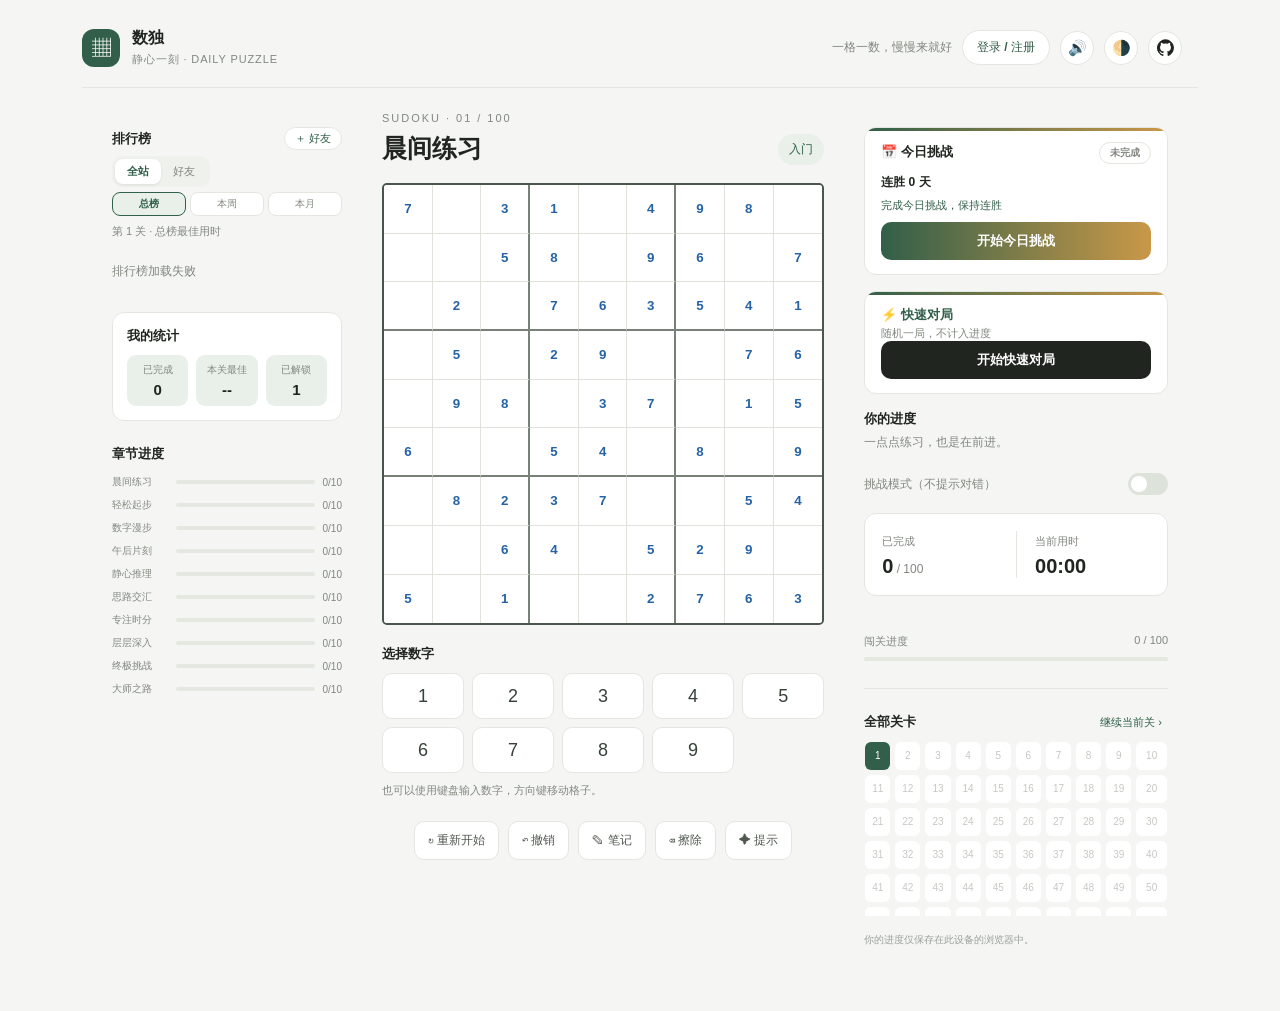
==== commit 1eb4949c: "feat: 添加GitHub项目链接" ====
--- a/index.html
+++ b/index.html
@@ -16,7 +16,7 @@
 </head>
 <body>
 <div class="shell">
-<header class="top"><div class="brand"><div class="mark">▦</div><div><h1>数独</h1><small>静心一刻 · DAILY PUZZLE</small></div></div><div class="top-right"><span class="top-note">一格一数，慢慢来就好</span><div class="user-area"><button class="login-btn" id="login-btn">登录 / 注册</button><button class="user-chip" id="user-chip" style="display:none"><span class="avatar" id="avatar"></span><span class="uname" id="uname"></span><span class="ucaret">›</span></button></div><button class="theme-btn" id="sound" aria-label="切换音效">🔊</button><button class="theme-btn" id="theme" aria-label="切换深浅色主题">🌙</button></div></header>
+<header class="top"><div class="brand"><div class="mark">▦</div><div><h1>数独</h1><small>静心一刻 · DAILY PUZZLE</small></div></div><div class="top-right"><span class="top-note">一格一数，慢慢来就好</span><div class="user-area"><button class="login-btn" id="login-btn">登录 / 注册</button><button class="user-chip" id="user-chip" style="display:none"><span class="avatar" id="avatar"></span><span class="uname" id="uname"></span><span class="ucaret">›</span></button></div><button class="theme-btn" id="sound" aria-label="切换音效">🔊</button><button class="theme-btn" id="theme" aria-label="切换深浅色主题">🌙</button><a class="github-link" href="https://github.com/foreverycs/sudoku" target="_blank" rel="noopener noreferrer" aria-label="GitHub 项目主页" title="GitHub 项目主页"><svg viewBox="0 0 24 24" aria-hidden="true"><path d="M12 .5a12 12 0 0 0-3.79 23.39c.6.11.82-.26.82-.58v-2.05c-3.34.73-4.04-1.61-4.04-1.61-.55-1.39-1.34-1.76-1.34-1.76-1.09-.75.08-.74.08-.74 1.2.09 1.84 1.23 1.84 1.23 1.07 1.83 2.8 1.3 3.48.99.11-.77.42-1.3.76-1.6-2.67-.3-5.47-1.34-5.47-5.95 0-1.31.47-2.38 1.24-3.22-.12-.3-.54-1.52.12-3.17 0 0 1.01-.32 3.3 1.23a11.5 11.5 0 0 1 6 0c2.29-1.55 3.3-1.23 3.3-1.23.66 1.65.24 2.87.12 3.17.77.84 1.24 1.91 1.24 3.22 0 4.62-2.81 5.64-5.49 5.94.43.37.81 1.1.81 2.22v3.29c0 .32.22.69.83.57A12 12 0 0 0 12 .5Z"/></svg></a></div></header>
 <main>
 <aside class="leader">
   <div class="leader-head">
@@ -262,6 +262,6 @@
 </div>
 <div class="toasts" id="toasts"></div>
 <script src="sudoku-data.js?v=17"></script>
-<script src="sudoku.js?v=42"></script>
+<script src="sudoku.js?v=43"></script>
 </body>
 </html>
--- a/sudoku.css
+++ b/sudoku.css
@@ -46,10 +46,13 @@
 .mark{width:38px;height:38px;border-radius:12px;background:var(--green);display:grid;place-items:center;color:var(--card);font-size:19px}
 .brand h1{font-size:16px;margin:0;font-weight:650;letter-spacing:.02em}
 .brand small{display:block;color:var(--muted);font-size:11px;margin-top:3px;letter-spacing:.08em}
-.top-right{display:flex;align-items:center;gap:10px}
+.top-right{display:flex;align-items:center;gap:10px;margin-right:16px}
 .top-note{font-size:12px;color:var(--muted)}
 .theme-btn{width:34px;height:34px;border:1px solid var(--line);background:var(--card);border-radius:50%;cursor:pointer;font-size:15px;display:grid;place-items:center;color:var(--ink);transition:.15s;padding:0}
 .theme-btn:hover{border-color:var(--hover-border)}
+.github-link{width:34px;height:34px;border:1px solid var(--line);background:var(--card);border-radius:50%;display:grid;place-items:center;color:var(--ink);transition:.15s}
+.github-link:hover{border-color:var(--hover-border);color:var(--green)}
+.github-link svg{width:17px;height:17px;fill:currentColor}
 
 main{display:grid;grid-template-columns:230px minmax(330px,540px) 1fr;gap:40px;align-items:start;padding:24px 30px}
 .board-wrap{max-width:520px;width:100%;margin:0 auto}
@@ -308,7 +311,7 @@
   .shell{width:100%;max-width:100%;padding:18px 14px 30px}
   .top{flex-wrap:nowrap;gap:8px}
   .top-note{display:none}
-  .top-right{margin-left:auto;gap:8px}
+  .top-right{margin-left:auto;margin-right:0;gap:8px}
   .brand{gap:8px}
   .mark{width:30px;height:30px;font-size:15px;border-radius:9px}
   .brand h1{font-size:14px}
